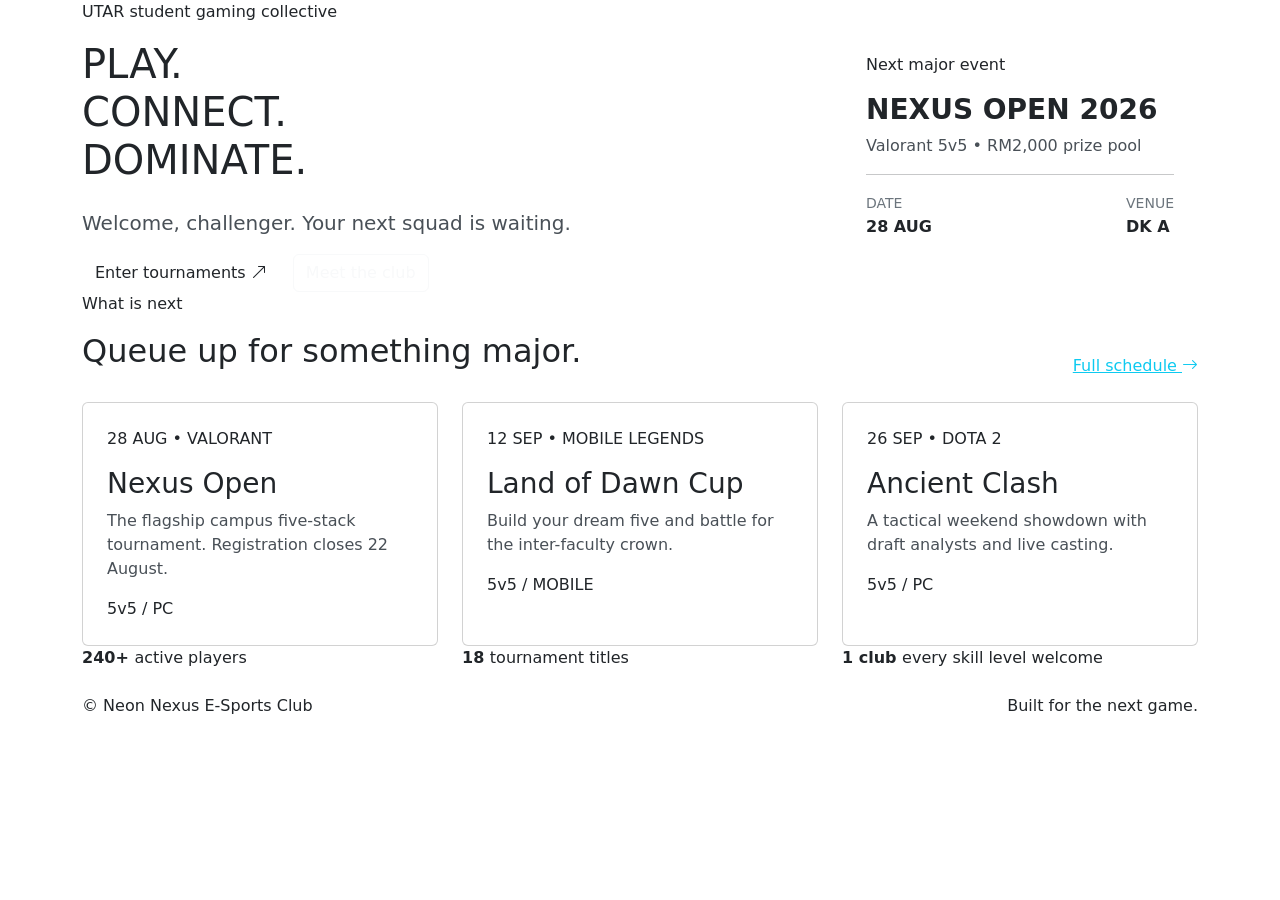
==== index.html @ f3488690 "Add E-Sports Club website pages" ====
<!doctype html>
<html lang="en">
  <head>
    <meta charset="utf-8">
    <meta name="viewport" content="width=device-width,initial-scale=1">
    <title>
      NEON NEXUS | E-Sports Club
    </title>
    <link href="https://fonts.googleapis.com/css2?family=Space+Grotesk:wght@400;500;600;700;800&display=swap" rel="stylesheet">
    <link href="https://cdn.jsdelivr.net/npm/bootstrap@5.3.3/dist/css/bootstrap.min.css" rel="stylesheet">
    <link href="https://cdn.jsdelivr.net/npm/bootstrap-icons@1.11.3/font/bootstrap-icons.min.css" rel="stylesheet">
    <link href="assets/css/style.css" rel="stylesheet">
  </head>
  <body>
    <!-- Shared navigation links to all eight website pages. -->
    <nav class="navbar navbar-expand-lg navbar-dark fixed-top">
      <div class="container">
        <a class="navbar-brand" href="index.html">
          <span class="brand-mark">
            //
          </span>
          NEON NEXUS
        </a>
        <button class="navbar-toggler" data-bs-toggle="collapse" data-bs-target="#nav">
          <span class="navbar-toggler-icon">
          </span>
        </button>
        <div class="collapse navbar-collapse" id="nav">
          <ul class="navbar-nav ms-auto gap-lg-2">
            <li class="nav-item">
              <a class="nav-link" href="index.html">
                Home
              </a>
            </li>
            <li>
              <a class="nav-link" href="about.html">
                About
              </a>
            </li>
            <li>
              <a class="nav-link" href="tournaments.html">
                Tournaments
              </a>
            </li>
            <li>
              <a class="nav-link" href="rankings.html">
                Rankings
              </a>
            </li>
            <li>
              <a class="nav-link" href="players.html">
                Players
              </a>
            </li>
            <li>
              <a class="nav-link" href="gallery.html">
                Gallery
              </a>
            </li>
            <li>
              <a class="nav-link" href="community.html">
                Community
              </a>
            </li>
            <li>
              <a class="nav-link" href="contact.html">
                Contact
              </a>
            </li>
          </ul>
        </div>
      </div>
    </nav>
    <header class="hero">
      <!-- Home hero banner and call-to-action buttons. -->
      <div class="container">
        <div class="row align-items-center">
          <div class="col-lg-8">
            <p class="eyebrow">
              UTAR student gaming collective
            </p>
            <h1 class="display-title">
              PLAY.
              <br>
              <span class="gradient-text">
                CONNECT.
              </span>
              <br>
              DOMINATE.
            </h1>
            <p id="visitorGreeting" class="lead text-light-emphasis col-lg-8 mt-4">
              Welcome, challenger. Your next squad is waiting.
            </p>
            <a class="btn btn-neon me-2" href="tournaments.html">
              Enter tournaments
              <i class="bi bi-arrow-up-right">
              </i>
            </a>
            <a class="btn btn-outline-light" href="about.html">
              Meet the club
            </a>
          </div>
          <div class="col-lg-4 mt-5 mt-lg-0">
            <div class="panel p-4">
              <p class="eyebrow mb-3">
                Next major event
              </p>
              <h2 class="h3 fw-bold">
                NEXUS OPEN 2026
              </h2>
              <p class="text-light-emphasis">
                Valorant 5v5 • RM2,000 prize pool
              </p>
              <hr>
              <div class="d-flex justify-content-between">
                <div>
                  <small class="text-secondary">
                    DATE
                  </small>
                  <strong class="d-block">
                    28 AUG
                  </strong>
                </div>
                <div>
                  <small class="text-secondary">
                    VENUE
                  </small>
                  <strong class="d-block">
                    DK A
                  </strong>
                </div>
              </div>
            </div>
          </div>
        </div>
      </div>
    </header>
    <main>
      <!-- Upcoming events and club statistics. -->
      <section class="section">
        <div class="container">
          <div class="row align-items-end mb-4">
            <div class="col-md-7">
              <p class="eyebrow">
                What is next
              </p>
              <h2 class="section-title">
                Queue up for something major.
              </h2>
            </div>
            <div class="col-md-5 text-md-end">
              <a class="text-info" href="tournaments.html">
                Full schedule
                <i class="bi bi-arrow-right">
                </i>
              </a>
            </div>
          </div>
          <div class="row g-4">
            <div class="col-md-4">
              <article class="card h-100 p-4">
                <span class="event-date">
                  28 AUG • VALORANT
                </span>
                <h3 class="mt-3">
                  Nexus Open
                </h3>
                <p class="text-light-emphasis">
                  The flagship campus five-stack tournament. Registration closes 22 August.
                </p>
                <span class="tag">
                  5v5 / PC
                </span>
              </article>
            </div>
            <div class="col-md-4">
              <article class="card h-100 p-4">
                <span class="event-date">
                  12 SEP • MOBILE LEGENDS
                </span>
                <h3 class="mt-3">
                  Land of Dawn Cup
                </h3>
                <p class="text-light-emphasis">
                  Build your dream five and battle for the inter-faculty crown.
                </p>
                <span class="tag">
                  5v5 / MOBILE
                </span>
              </article>
            </div>
            <div class="col-md-4">
              <article class="card h-100 p-4">
                <span class="event-date">
                  26 SEP • DOTA 2
                </span>
                <h3 class="mt-3">
                  Ancient Clash
                </h3>
                <p class="text-light-emphasis">
                  A tactical weekend showdown with draft analysts and live casting.
                </p>
                <span class="tag">
                  5v5 / PC
                </span>
              </article>
            </div>
          </div>
        </div>
      </section>
      <section class="section section-dark">
        <div class="container">
          <div class="row g-4">
            <div class="col-md-4">
              <div class="stat">
                <strong>
                  240+
                </strong>
                <span>
                  active players
                </span>
              </div>
            </div>
            <div class="col-md-4">
              <div class="stat">
                <strong>
                  18
                </strong>
                <span>
                  tournament titles
                </span>
              </div>
            </div>
            <div class="col-md-4">
              <div class="stat">
                <strong>
                  1 club
                </strong>
                <span>
                  every skill level welcome
                </span>
              </div>
            </div>
          </div>
        </div>
      </section>
    </main>
    <footer class="footer py-4">
      <div class="container d-flex flex-wrap justify-content-between gap-2">
        <span>
          ©
          <span id="year">
          </span>
          Neon Nexus E-Sports Club
        </span>
        <span>
          Built for the next game.
        </span>
      </div>
    </footer>
    <div class="toast-container position-fixed bottom-0 end-0 p-3">
      <div id="siteToast" class="toast">
        <div class="toast-body">
        </div>
      </div>
    </div>
    <!-- Cookie feature: asks for a name once and welcomes returning visitors. -->
    <script src="https://code.jquery.com/jquery-3.7.1.min.js"></script><script src="https://cdn.jsdelivr.net/npm/bootstrap@5.3.3/dist/js/bootstrap.bundle.min.js"></script><script src="assets/js/main.js"></script><script>$(function(){const last=getCookie('neonNexusVisitor');const hour=new Date().getHours();const time=hour<12?'morning':hour<18?'afternoon':'evening';$('#visitorGreeting').text(last?`Welcome back, ${decodeURIComponent(last)}. Ready for another win?`:`Good ${time}, challenger. Your next squad is waiting.`);if(!last){setTimeout(()=>{const name=prompt('Welcome to Neon Nexus! What should we call you?');if(name&&name.trim()){setCookie('neonNexusVisitor',name.trim(),60);$('#visitorGreeting').text(`Welcome, ${name.trim()}. Ready to play?`);}},700);}});</script>
  </body>
</html>
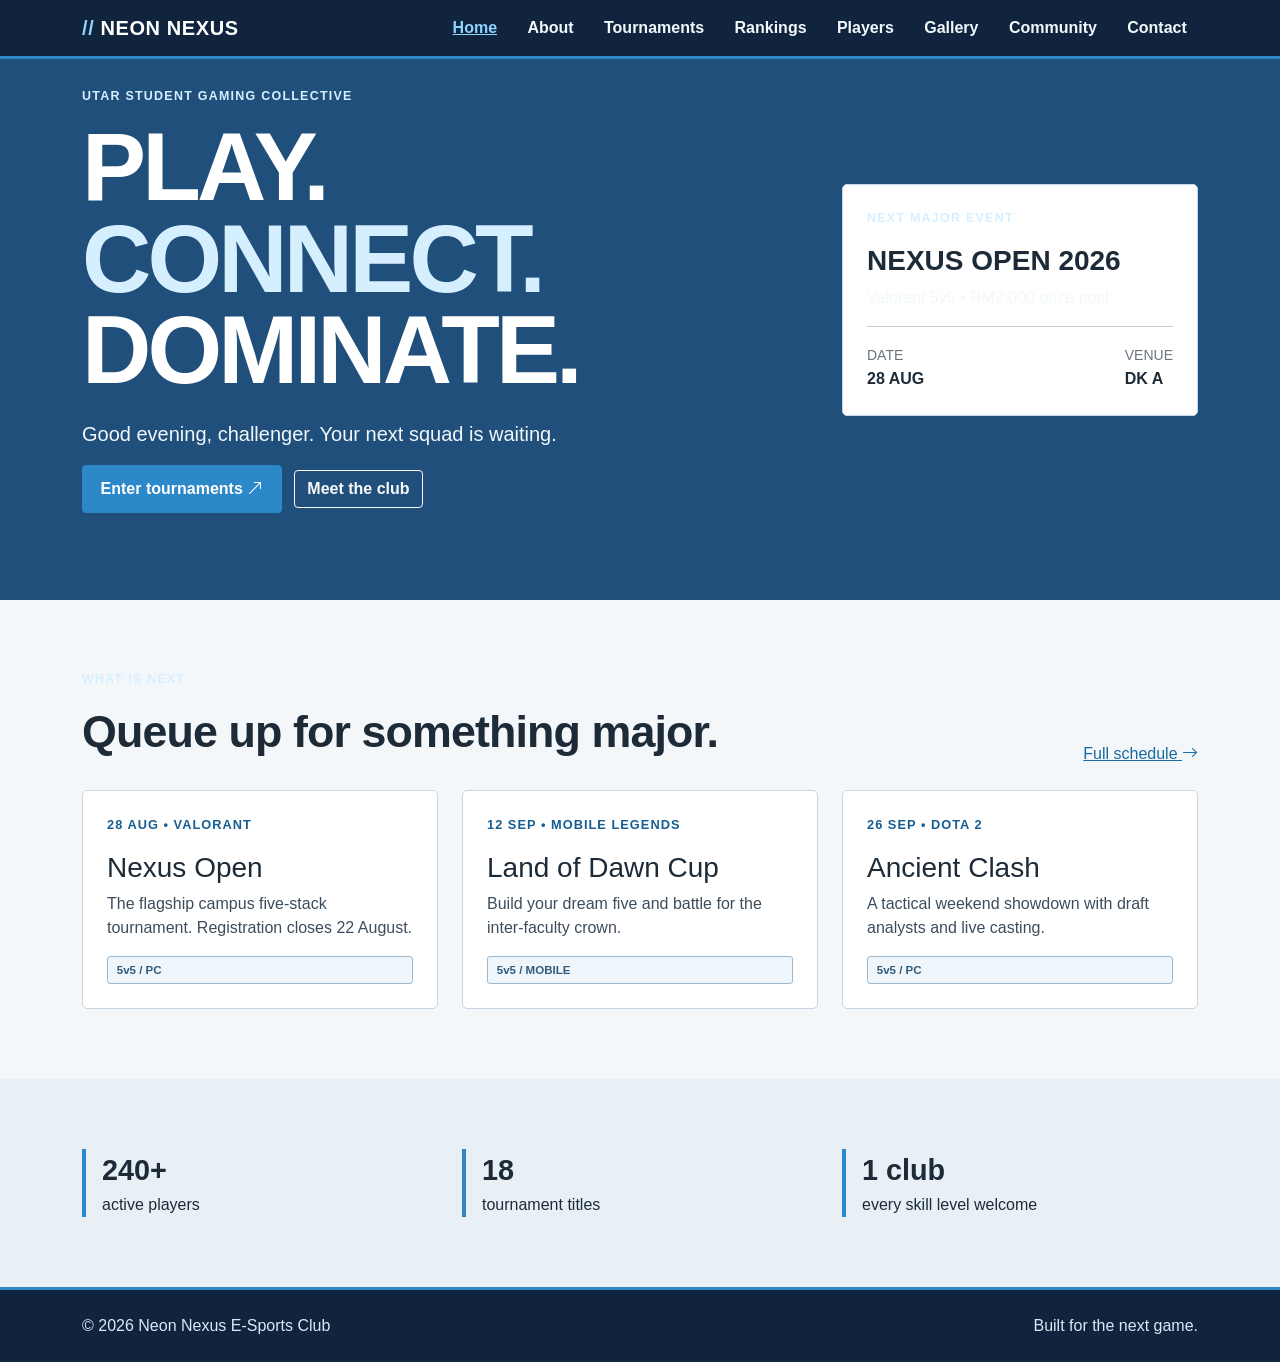
==== commit 0f9705b5: "test" ====
--- a/index.html
+++ b/index.html
@@ -4,15 +4,15 @@
     <meta charset="utf-8">
     <meta name="viewport" content="width=device-width,initial-scale=1">
     <title>
-      NEON NEXUS | E-Sports Club
+      NEON NEXUS | E-Sports Club |
     </title>
     <link href="https://fonts.googleapis.com/css2?family=Space+Grotesk:wght@400;500;600;700;800&display=swap" rel="stylesheet">
     <link href="https://cdn.jsdelivr.net/npm/bootstrap@5.3.3/dist/css/bootstrap.min.css" rel="stylesheet">
     <link href="https://cdn.jsdelivr.net/npm/bootstrap-icons@1.11.3/font/bootstrap-icons.min.css" rel="stylesheet">
     <link href="assets/css/style.css" rel="stylesheet">
   </head>
-  <body>
-    <!-- Shared navigation links to all eight website pages. -->
+  <body>
+    <!-- Shared navigation links to all eight website pages. -->
     <nav class="navbar navbar-expand-lg navbar-dark fixed-top">
       <div class="container">
         <a class="navbar-brand" href="index.html">
@@ -71,8 +71,8 @@
         </div>
       </div>
     </nav>
-    <header class="hero">
-      <!-- Home hero banner and call-to-action buttons. -->
+    <header class="hero">
+      <!-- Home hero banner and call-to-action buttons. -->
       <div class="container">
         <div class="row align-items-center">
           <div class="col-lg-8">
@@ -135,8 +135,8 @@
         </div>
       </div>
     </header>
-    <main>
-      <!-- Upcoming events and club statistics. -->
+    <main>
+      <!-- Upcoming events and club statistics. -->
       <section class="section">
         <div class="container">
           <div class="row align-items-end mb-4">
@@ -264,7 +264,7 @@
         </div>
       </div>
     </div>
-    <!-- Cookie feature: asks for a name once and welcomes returning visitors. -->
-    <script src="https://code.jquery.com/jquery-3.7.1.min.js"></script><script src="https://cdn.jsdelivr.net/npm/bootstrap@5.3.3/dist/js/bootstrap.bundle.min.js"></script><script src="assets/js/main.js"></script><script>$(function(){const last=getCookie('neonNexusVisitor');const hour=new Date().getHours();const time=hour<12?'morning':hour<18?'afternoon':'evening';$('#visitorGreeting').text(last?`Welcome back, ${decodeURIComponent(last)}. Ready for another win?`:`Good ${time}, challenger. Your next squad is waiting.`);if(!last){setTimeout(()=>{const name=prompt('Welcome to Neon Nexus! What should we call you?');if(name&&name.trim()){setCookie('neonNexusVisitor',name.trim(),60);$('#visitorGreeting').text(`Welcome, ${name.trim()}. Ready to play?`);}},700);}});</script>
+    <!-- Cookie feature: asks for a name once and welcomes returning visitors. -->
+    <script src="https://code.jquery.com/jquery-3.7.1.min.js"></script><script src="https://cdn.jsdelivr.net/npm/bootstrap@5.3.3/dist/js/bootstrap.bundle.min.js"></script><script src="assets/js/main.js"></script><script>$(function(){const last=getCookie('neonNexusVisitor');const hour=new Date().getHours();const time=hour<12?'morning':hour<18?'afternoon':'evening';$('#visitorGreeting').text(last?`Welcome back, ${decodeURIComponent(last)}. Ready for another win?`:`Good ${time}, challenger. Your next squad is waiting.`);if(!last){setTimeout(()=>{const name=prompt('Welcome to Neon Nexus! What should we call you?');if(name&&name.trim()){setCookie('neonNexusVisitor',name.trim(),60);$('#visitorGreeting').text(`Welcome, ${name.trim()}. Ready to play?`);}},700);}});</script>
   </body>
 </html>
--- a/assets/css/style.css
+++ b/assets/css/style.css
@@ -0,0 +1,57 @@
+/* Simple shared colours. Change these values to restyle the full website. */
+:root { --navy:#10243e; --blue:#1f4f7a; --light-blue:#dcecf8; --accent:#2d88c9; --white:#ffffff; --line:#c7d6e5; --text:#1d2b38; }
+* { box-sizing:border-box; }
+body { background:#f4f7fa; color:var(--text); font-family:Arial,Helvetica,sans-serif; }
+
+/* Readable text colours: dark text on white panels, light text only on blue areas. */
+main .text-light-emphasis,.card .text-light-emphasis,.panel .text-light-emphasis { color:#3d4d5c!important; }
+main .text-info,.card .text-info,.panel .text-info { color:#176b9f!important; }
+.hero .text-light-emphasis,.page-header .text-light-emphasis,.footer .text-light-emphasis { color:#f1f7fb!important; }
+.hero .text-info,.page-header .text-info { color:#d7f1ff!important; }
+
+/* Navigation bar shown on every page. */
+.navbar { background:var(--navy); border-bottom:3px solid var(--accent); }
+.navbar-brand { font-weight:700; letter-spacing:.03em; } .brand-mark { color:#8fd3ff; }
+.nav-link { color:#f2f8fc!important; font-weight:600; padding-left:.7rem!important; padding-right:.7rem!important; }
+.nav-link:hover,.nav-link.active { color:#8fd3ff!important; text-decoration:underline; }
+
+/* Home banner and page headers use solid colours only. */
+.hero { min-height:600px; display:grid; place-items:center; background:var(--blue); color:var(--white); }
+.hero .container { padding-top:80px; padding-bottom:80px; } .hero:after { display:none; }
+.eyebrow { color:#d6efff; letter-spacing:.1em; font-size:.78rem; font-weight:700; text-transform:uppercase; }
+.display-title { font-size:clamp(3rem,8vw,6rem); line-height:.95; font-weight:700; letter-spacing:-.04em; }
+.gradient-text { color:#d6efff; }
+.page-header { padding:135px 0 60px; background:var(--blue); color:var(--white); border-bottom:4px solid var(--accent); }
+.page-header h1 { font-size:clamp(2.7rem,6vw,4.5rem); font-weight:700; letter-spacing:-.04em; }
+
+/* Simple buttons, cards and sections. */
+.btn-neon { color:var(--white); background:var(--accent); border:1px solid var(--accent); border-radius:4px; font-weight:700; padding:.7rem 1.1rem; box-shadow:none; }
+.btn-neon:hover { color:var(--white); background:#236eaa; border-color:#236eaa; transform:none; }
+.btn-outline-light { border-radius:4px; font-weight:700; }
+.section { padding:70px 0; } .section-dark { background:#e8f0f6; } .section-title { font-weight:700; letter-spacing:-.02em; font-size:clamp(2rem,4vw,2.8rem); }
+.card,.panel { border:1px solid var(--line); background:var(--white); color:var(--text); border-radius:5px; box-shadow:none; }
+.card:hover { border-color:var(--accent); transform:none; transition:none; }
+.event-date { color:#175e91; font-size:.8rem; letter-spacing:.08em; font-weight:700; }
+.tag { display:inline-block; padding:.28rem .55rem; border:1px solid #9cb9cf; color:#315b7b; background:#eef6fb; font-size:.72rem; font-weight:700; border-radius:3px; }
+.stat { border-left:4px solid var(--accent); padding-left:1rem; } .stat strong { display:block; font-size:1.8rem; }
+
+/* Forms, tables and profiles. */
+.icon-box { width:52px;height:52px;display:grid;place-items:center;background:#e2f1fb;color:#246d9f;font-size:1.4rem;border-radius:4px; }
+.portrait { aspect-ratio:1/1; width:100%; object-fit:cover; filter:none; }
+.avatar { width:58px;height:58px;border-radius:50%;object-fit:cover;border:2px solid var(--accent); }
+.table { --bs-table-bg:transparent; --bs-table-color:var(--text); --bs-table-border-color:var(--line); } .table th { color:#245b85; text-transform:uppercase;font-size:.72rem;letter-spacing:.06em; }
+.form-control,.form-select { background:var(--white);color:var(--text);border-color:#9db6c9;border-radius:4px;padding:.7rem; }
+.form-control:focus,.form-select:focus { background:var(--white);color:var(--text);border-color:var(--accent);box-shadow:0 0 0 .15rem rgba(45,136,201,.18); }
+.form-control::placeholder { color:#5f7080; }
+.accordion { --bs-accordion-bg:#ffffff; --bs-accordion-color:var(--text); --bs-accordion-border-color:var(--line); --bs-accordion-btn-color:var(--text); --bs-accordion-btn-bg:#ffffff; --bs-accordion-active-bg:#e4f1fa; --bs-accordion-active-color:#1e5d8b; --bs-accordion-btn-focus-box-shadow:none; }
+.filter-btn.active { background:var(--accent); color:var(--white); } .player-card { overflow:hidden; } .player-role { color:#286896;font-weight:700; }
+
+/* Gallery, score feed, social posts and footer. */
+.gallery-item { position:relative; overflow:hidden; cursor:zoom-in; border:1px solid var(--line); border-radius:4px; } .gallery-item img { width:100%;height:260px;object-fit:cover;transition:none; } .gallery-item:hover img { transform:none; } .gallery-item:after { content:"View highlight"; position:absolute;inset:auto 0 0;padding:.75rem;background:rgba(16,36,62,.88);color:#fff;font-weight:700;opacity:0;transition:.2s; } .gallery-item:hover:after{opacity:1;}
+.lightbox { position:fixed;inset:0;z-index:2000;background:rgba(16,36,62,.9);display:none;place-items:center;padding:2rem;cursor:zoom-out; } .lightbox img { max-width:min(100%,1000px);max-height:85vh;box-shadow:none;border:4px solid #fff; }
+.score { font-size:1.4rem;font-weight:700; } .score-card { border-left:4px solid var(--accent); background:#f6fbff; }
+.social-post { border-left:4px solid var(--accent); background:#f6fbff; } .footer { background:var(--navy);border-top:3px solid var(--accent);color:#d9e9f5; }
+.toast { background:var(--white);color:var(--text);border:1px solid var(--accent); } .video-wrap iframe { width:100%;aspect-ratio:16/9;border:0; }
+
+/* Smaller spacing on phones and tablets. */
+@media (max-width:991px) { .navbar-collapse { padding:1rem 0; } .hero { min-height:530px; } .section { padding:55px 0; } }
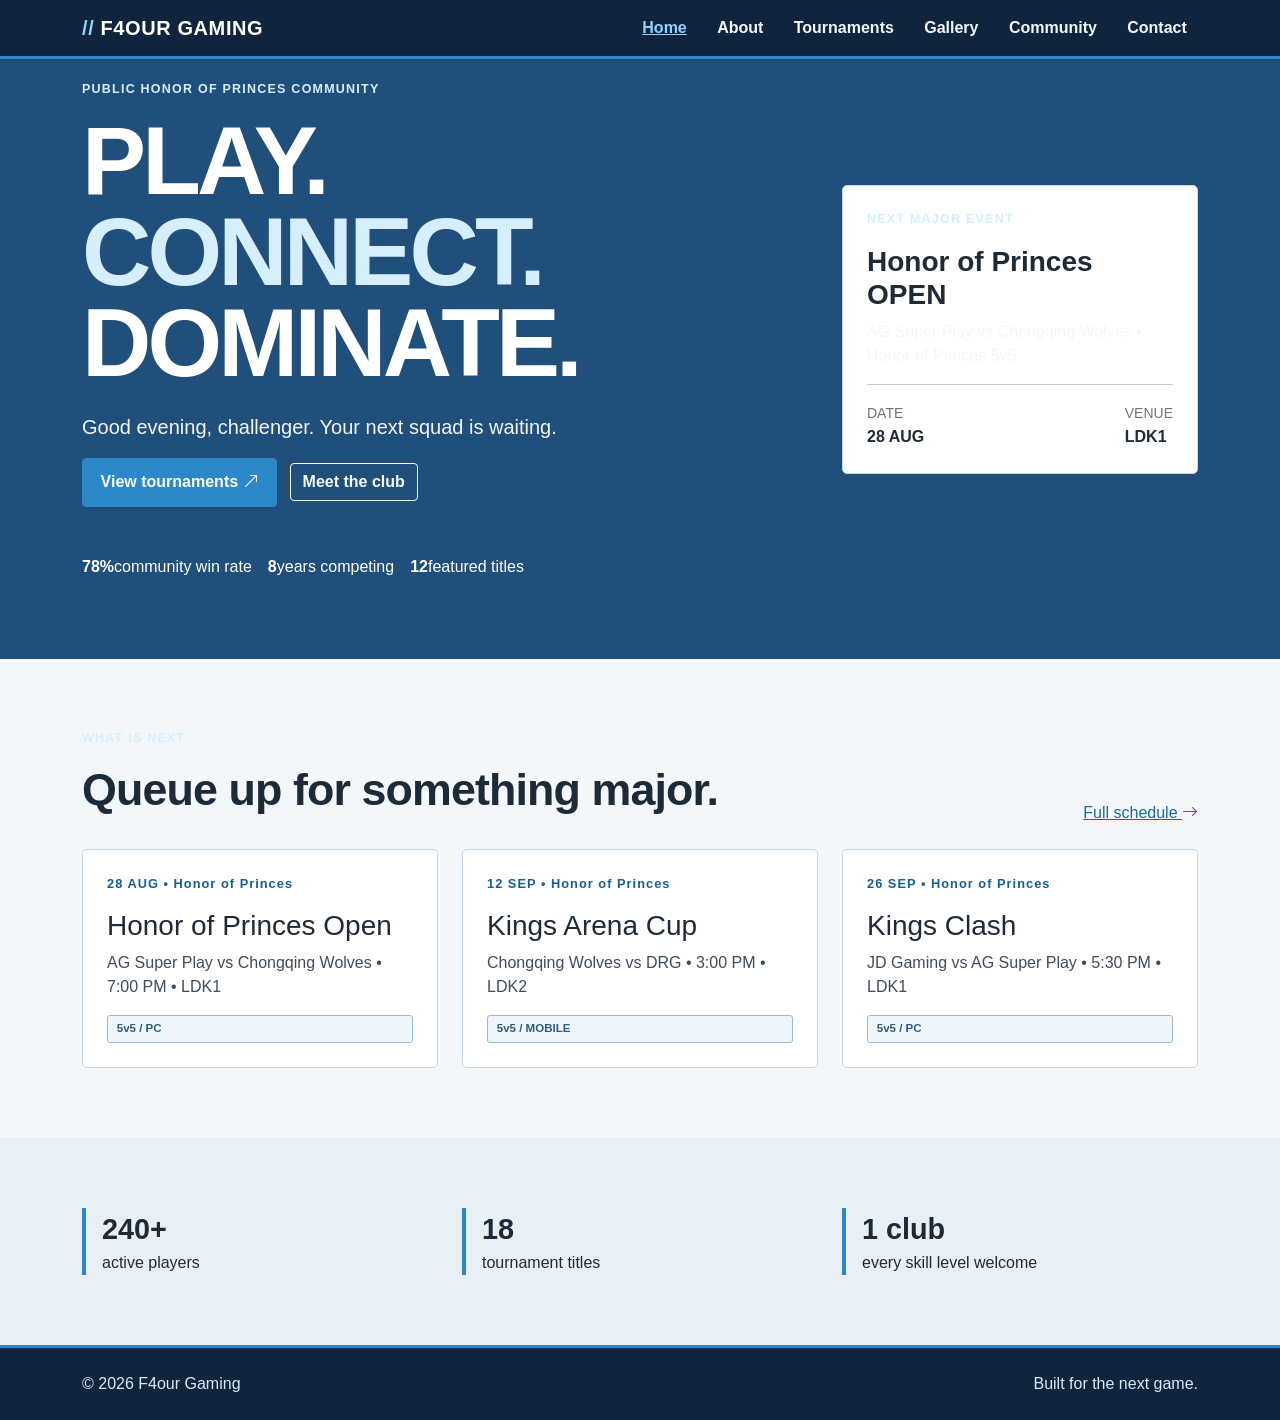
==== commit 099ee5ef: "Update index.html for F4our Gaming" ====
--- a/index.html
+++ b/index.html
@@ -4,22 +4,22 @@
     <meta charset="utf-8">
     <meta name="viewport" content="width=device-width,initial-scale=1">
     <title>
-      NEON NEXUS | E-Sports Club |
+      F4OUR GAMING | Gaming Community
     </title>
     <link href="https://fonts.googleapis.com/css2?family=Space+Grotesk:wght@400;500;600;700;800&display=swap" rel="stylesheet">
     <link href="https://cdn.jsdelivr.net/npm/bootstrap@5.3.3/dist/css/bootstrap.min.css" rel="stylesheet">
     <link href="https://cdn.jsdelivr.net/npm/bootstrap-icons@1.11.3/font/bootstrap-icons.min.css" rel="stylesheet">
     <link href="assets/css/style.css" rel="stylesheet">
   </head>
-  <body>
-    <!-- Shared navigation links to all eight website pages. -->
+  <body>
+    <!-- Shared navigation links to all eight website pages. -->
     <nav class="navbar navbar-expand-lg navbar-dark fixed-top">
       <div class="container">
         <a class="navbar-brand" href="index.html">
           <span class="brand-mark">
             //
           </span>
-          NEON NEXUS
+          F4OUR GAMING
         </a>
         <button class="navbar-toggler" data-bs-toggle="collapse" data-bs-target="#nav">
           <span class="navbar-toggler-icon">
@@ -43,16 +43,6 @@
               </a>
             </li>
             <li>
-              <a class="nav-link" href="rankings.html">
-                Rankings
-              </a>
-            </li>
-            <li>
-              <a class="nav-link" href="players.html">
-                Players
-              </a>
-            </li>
-            <li>
               <a class="nav-link" href="gallery.html">
                 Gallery
               </a>
@@ -71,13 +61,13 @@
         </div>
       </div>
     </nav>
-    <header class="hero">
-      <!-- Home hero banner and call-to-action buttons. -->
+    <header class="hero">
+      <!-- Home hero banner and call-to-action buttons. -->
       <div class="container">
         <div class="row align-items-center">
           <div class="col-lg-8">
             <p class="eyebrow">
-              UTAR student gaming collective
+              Public Honor of Princes community
             </p>
             <h1 class="display-title">
               PLAY.
@@ -92,13 +82,19 @@
               Welcome, challenger. Your next squad is waiting.
             </p>
             <a class="btn btn-neon me-2" href="tournaments.html">
-              Enter tournaments
+              View tournaments
               <i class="bi bi-arrow-up-right">
               </i>
             </a>
-            <a class="btn btn-outline-light" href="about.html">
-              Meet the club
-            </a>
+            <a class="btn btn-outline-light" href="about.html">
+              Meet the club
+            </a>
+            <!-- Public-facing Honor of Princes community statistics. -->
+            <div class="d-flex flex-wrap gap-3 mt-5">
+              <div class="hero-stat"><strong>78%</strong><span>community win rate</span></div>
+              <div class="hero-stat"><strong>8</strong><span>years competing</span></div>
+              <div class="hero-stat"><strong>12</strong><span>featured titles</span></div>
+            </div>
           </div>
           <div class="col-lg-4 mt-5 mt-lg-0">
             <div class="panel p-4">
@@ -106,10 +102,10 @@
                 Next major event
               </p>
               <h2 class="h3 fw-bold">
-                NEXUS OPEN 2026
+                Honor of Princes OPEN
               </h2>
               <p class="text-light-emphasis">
-                Valorant 5v5 • RM2,000 prize pool
+                AG Super Play vs Chongqing Wolves • Honor of Princes 5v5
               </p>
               <hr>
               <div class="d-flex justify-content-between">
@@ -126,7 +122,7 @@
                     VENUE
                   </small>
                   <strong class="d-block">
-                    DK A
+                    LDK1
                   </strong>
                 </div>
               </div>
@@ -135,8 +131,8 @@
         </div>
       </div>
     </header>
-    <main>
-      <!-- Upcoming events and club statistics. -->
+    <main>
+      <!-- Upcoming events and club statistics. -->
       <section class="section">
         <div class="container">
           <div class="row align-items-end mb-4">
@@ -160,13 +156,13 @@
             <div class="col-md-4">
               <article class="card h-100 p-4">
                 <span class="event-date">
-                  28 AUG • VALORANT
+                  28 AUG • Honor of Princes
                 </span>
                 <h3 class="mt-3">
-                  Nexus Open
+                  Honor of Princes Open
                 </h3>
                 <p class="text-light-emphasis">
-                  The flagship campus five-stack tournament. Registration closes 22 August.
+                  AG Super Play vs Chongqing Wolves • 7:00 PM • LDK1
                 </p>
                 <span class="tag">
                   5v5 / PC
@@ -176,13 +172,13 @@
             <div class="col-md-4">
               <article class="card h-100 p-4">
                 <span class="event-date">
-                  12 SEP • MOBILE LEGENDS
+                  12 SEP • Honor of Princes
                 </span>
                 <h3 class="mt-3">
-                  Land of Dawn Cup
+                  Kings Arena Cup
                 </h3>
                 <p class="text-light-emphasis">
-                  Build your dream five and battle for the inter-faculty crown.
+                  Chongqing Wolves vs DRG • 3:00 PM • LDK2
                 </p>
                 <span class="tag">
                   5v5 / MOBILE
@@ -192,13 +188,13 @@
             <div class="col-md-4">
               <article class="card h-100 p-4">
                 <span class="event-date">
-                  26 SEP • DOTA 2
+                  26 SEP • Honor of Princes
                 </span>
                 <h3 class="mt-3">
-                  Ancient Clash
+                  Kings Clash
                 </h3>
                 <p class="text-light-emphasis">
-                  A tactical weekend showdown with draft analysts and live casting.
+                  JD Gaming vs AG Super Play • 5:30 PM • LDK1
                 </p>
                 <span class="tag">
                   5v5 / PC
@@ -251,7 +247,7 @@
           ©
           <span id="year">
           </span>
-          Neon Nexus E-Sports Club
+          F4our Gaming
         </span>
         <span>
           Built for the next game.
@@ -264,7 +260,12 @@
         </div>
       </div>
     </div>
-    <!-- Cookie feature: asks for a name once and welcomes returning visitors. -->
-    <script src="https://code.jquery.com/jquery-3.7.1.min.js"></script><script src="https://cdn.jsdelivr.net/npm/bootstrap@5.3.3/dist/js/bootstrap.bundle.min.js"></script><script src="assets/js/main.js"></script><script>$(function(){const last=getCookie('neonNexusVisitor');const hour=new Date().getHours();const time=hour<12?'morning':hour<18?'afternoon':'evening';$('#visitorGreeting').text(last?`Welcome back, ${decodeURIComponent(last)}. Ready for another win?`:`Good ${time}, challenger. Your next squad is waiting.`);if(!last){setTimeout(()=>{const name=prompt('Welcome to Neon Nexus! What should we call you?');if(name&&name.trim()){setCookie('neonNexusVisitor',name.trim(),60);$('#visitorGreeting').text(`Welcome, ${name.trim()}. Ready to play?`);}},700);}});</script>
+    <!-- Cookie feature: asks for a name once and welcomes returning visitors. -->
+    <script src="https://code.jquery.com/jquery-3.7.1.min.js"></script><script src="https://cdn.jsdelivr.net/npm/bootstrap@5.3.3/dist/js/bootstrap.bundle.min.js"></script><script src="assets/js/main.js"></script><script>$(function(){const last=getCookie('neonNexusVisitor');const hour=new Date().getHours();const time=hour<12?'morning':hour<18?'afternoon':'evening';$('#visitorGreeting').text(last?`Welcome back, ${decodeURIComponent(last)}. Ready for another win?`:`Good ${time}, challenger. Your next squad is waiting.`);if(!last){setTimeout(()=>{const name=prompt('Welcome to F4our Gaming! What should we call you?');if(name&&name.trim()){setCookie('neonNexusVisitor',name.trim(),60);$('#visitorGreeting').text(`Welcome, ${name.trim()}. Ready to play?`);}},700);}});</script>
   </body>
 </html>
+
+
+
+
+
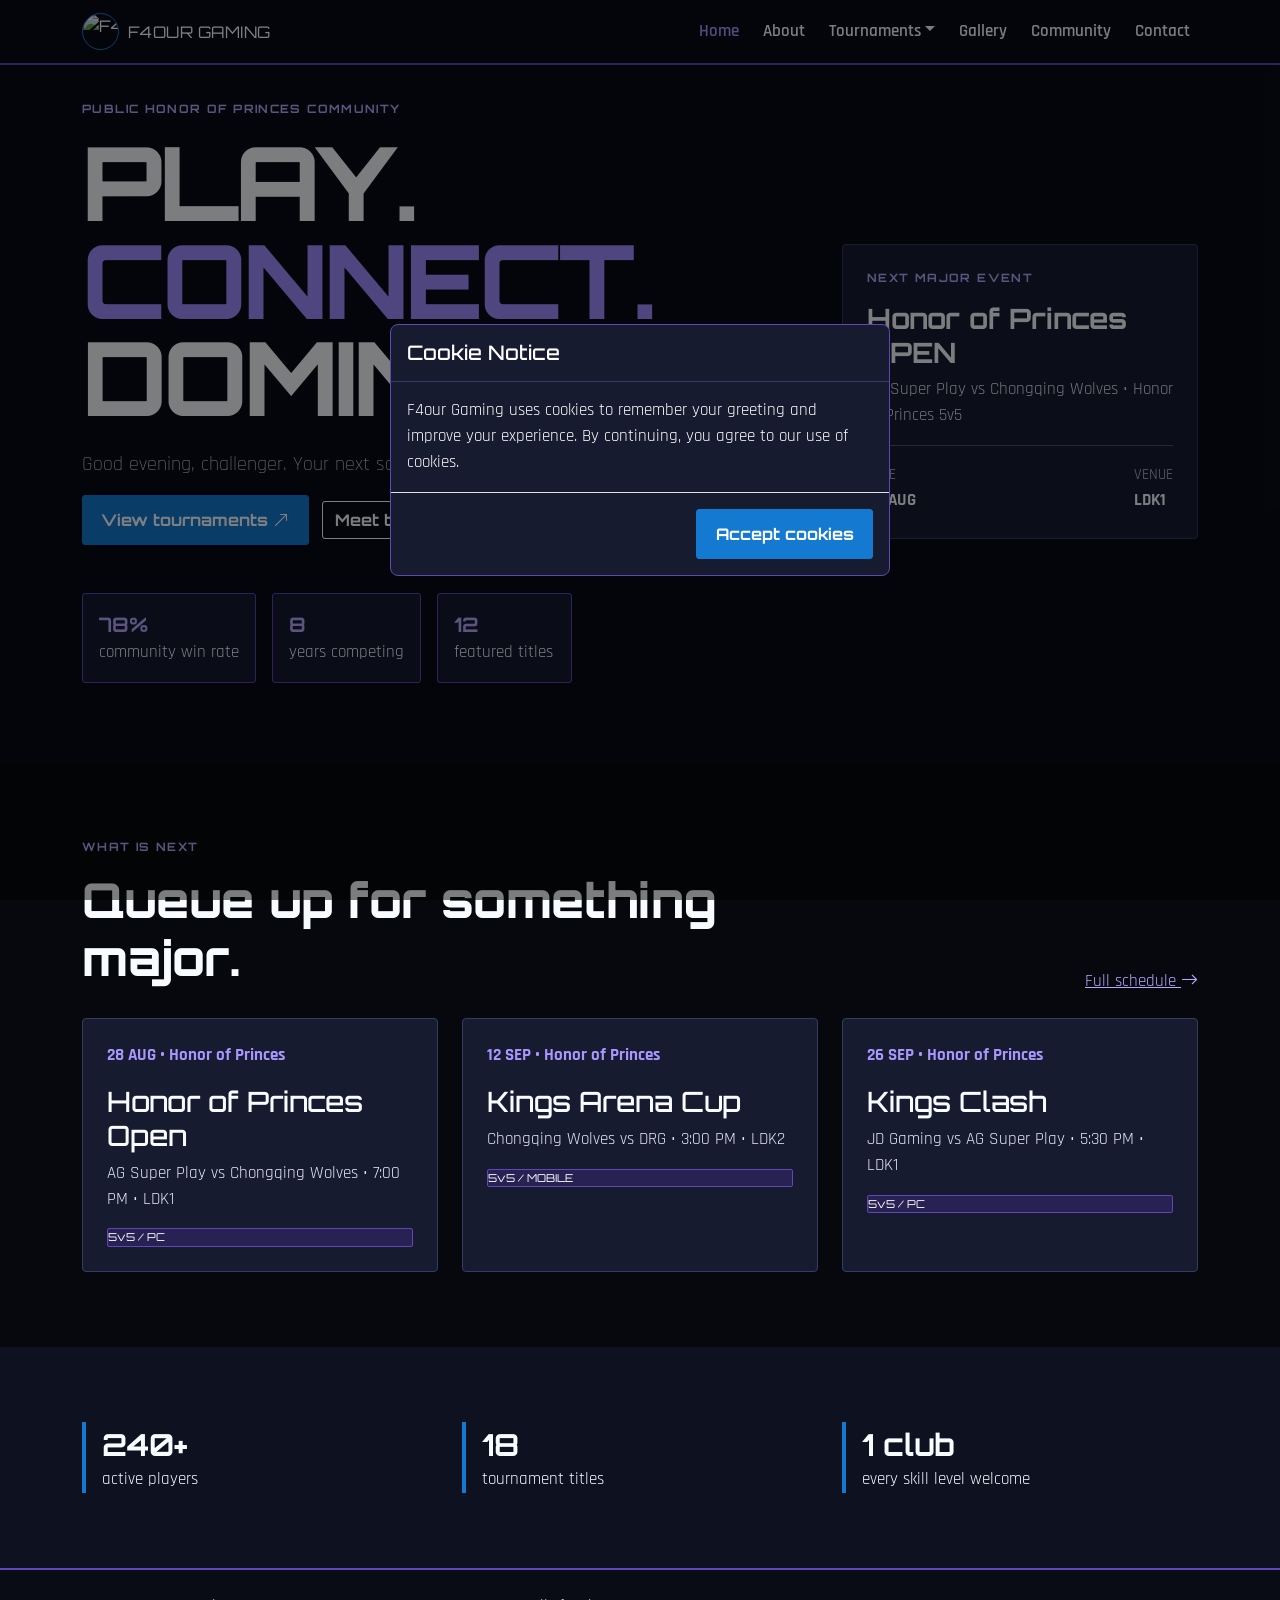
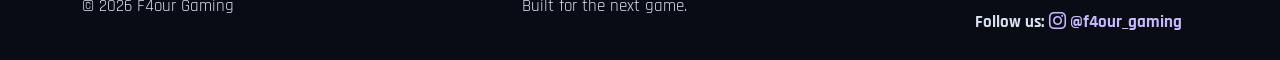
==== commit 5c330f33: "Add files via upload" ====
--- a/index.html
+++ b/index.html
@@ -154,7 +154,8 @@
           </div>
           <div class="row g-4">
             <div class="col-md-4">
-              <article class="card h-100 p-4">
+              <!-- event-card keeps every event detail and 5v5 label aligned. -->
+              <article class="card event-card h-100 p-4">
                 <span class="event-date">
                   28 AUG • Honor of Princes
                 </span>
@@ -170,7 +171,7 @@
               </article>
             </div>
             <div class="col-md-4">
-              <article class="card h-100 p-4">
+              <article class="card event-card h-100 p-4">
                 <span class="event-date">
                   12 SEP • Honor of Princes
                 </span>
@@ -186,7 +187,7 @@
               </article>
             </div>
             <div class="col-md-4">
-              <article class="card h-100 p-4">
+              <article class="card event-card h-100 p-4">
                 <span class="event-date">
                   26 SEP • Honor of Princes
                 </span>
@@ -268,4 +269,3 @@
 
 
 
-
--- a/assets/css/style.css
+++ b/assets/css/style.css
@@ -1,57 +1,54 @@
-/* Simple shared colours. Change these values to restyle the full website. */
-:root { --navy:#10243e; --blue:#1f4f7a; --light-blue:#dcecf8; --accent:#2d88c9; --white:#ffffff; --line:#c7d6e5; --text:#1d2b38; }
+@import url('https://fonts.googleapis.com/css2?family=Orbitron:wght@500;600;700;800&family=Rajdhani:wght@400;500;600;700&display=swap');
+
+/* F4our Gaming uses only solid blue, purple and black colours. */
+:root { --black:#07080d; --navy:#10152b; --blue:#1479d1; --purple:#6046b8; --panel:#171b30; --line:#353b63; --white:#f8fbff; --muted:#c0c8dc; }
 * { box-sizing:border-box; }
-body { background:#f4f7fa; color:var(--text); font-family:Arial,Helvetica,sans-serif; }
+body { background:var(--black); color:var(--white); font-family:'Rajdhani',Arial,sans-serif; font-size:1.08rem; }
+h1,h2,h3,h4,h5,.navbar-brand,.btn,.eyebrow,.tag { font-family:'Orbitron',Arial,sans-serif; }
 
-/* Readable text colours: dark text on white panels, light text only on blue areas. */
-main .text-light-emphasis,.card .text-light-emphasis,.panel .text-light-emphasis { color:#3d4d5c!important; }
-main .text-info,.card .text-info,.panel .text-info { color:#176b9f!important; }
-.hero .text-light-emphasis,.page-header .text-light-emphasis,.footer .text-light-emphasis { color:#f1f7fb!important; }
-.hero .text-info,.page-header .text-info { color:#d7f1ff!important; }
+/* Fixed navigation with the supplied F4our Gaming logo. */
+.navbar { background:#090b15; border-bottom:2px solid var(--purple); }
+.navbar-brand { display:flex;align-items:center;gap:.55rem;font-size:1rem;letter-spacing:.03em; }
+.brand-logo { width:37px;height:37px;object-fit:cover;border-radius:50%;border:1px solid var(--blue); }
+.brand-mark { color:#8f80ff; }
+.nav-link { color:var(--white)!important; font-weight:600; }
+.nav-link:hover,.nav-link.active,.dropdown-item:hover { color:#a897ff!important; }
+.dropdown-menu { background:#171b30;border:1px solid var(--purple);border-radius:3px; }
+.dropdown-item { color:var(--white);font-family:'Rajdhani',Arial,sans-serif;font-weight:600; }
+.dropdown-item:hover { background:#252a49; }
 
-/* Navigation bar shown on every page. */
-.navbar { background:var(--navy); border-bottom:3px solid var(--accent); }
-.navbar-brand { font-weight:700; letter-spacing:.03em; } .brand-mark { color:#8fd3ff; }
-.nav-link { color:#f2f8fc!important; font-weight:600; padding-left:.7rem!important; padding-right:.7rem!important; }
-.nav-link:hover,.nav-link.active { color:#8fd3ff!important; text-decoration:underline; }
+/* Plain dark esports headers: image plus solid black overlay, no gradients. */
+.hero,.page-header { position:relative;isolation:isolate;background:#10152b;color:var(--white); }
+.hero { min-height:650px; display:grid;place-items:center;background-image:url('../images/hero-gaming.png');background-size:cover;background-position:center; }
+.hero::before { content:'';position:absolute;inset:0;background:rgba(7,8,13,.72);z-index:-1; }
+.hero .container { padding-top:100px;padding-bottom:80px; }
+.page-header { padding:140px 0 65px;background-image:url('../images/hero-gaming.png');background-size:cover;background-position:center; }
+.page-header::before { content:'';position:absolute;inset:0;background:rgba(7,8,13,.78);z-index:-1; }
+.page-header .container { position:relative; }
+.eyebrow { color:#b5a8ff;letter-spacing:.12em;font-size:.72rem;font-weight:700;text-transform:uppercase; }
+.display-title { font-size:clamp(3rem,8vw,6.5rem);line-height:.95;font-weight:800;letter-spacing:-.04em; }
+.gradient-text { color:#9f8cff; }
+.page-header h1 { font-size:clamp(2.5rem,6vw,4.5rem);font-weight:800; }
+.text-light-emphasis { color:#e3e8f5!important; }.text-info { color:#b5a8ff!important; }.text-secondary { color:#c0c8dc!important; }
 
-/* Home banner and page headers use solid colours only. */
-.hero { min-height:600px; display:grid; place-items:center; background:var(--blue); color:var(--white); }
-.hero .container { padding-top:80px; padding-bottom:80px; } .hero:after { display:none; }
-.eyebrow { color:#d6efff; letter-spacing:.1em; font-size:.78rem; font-weight:700; text-transform:uppercase; }
-.display-title { font-size:clamp(3rem,8vw,6rem); line-height:.95; font-weight:700; letter-spacing:-.04em; }
-.gradient-text { color:#d6efff; }
-.page-header { padding:135px 0 60px; background:var(--blue); color:var(--white); border-bottom:4px solid var(--accent); }
-.page-header h1 { font-size:clamp(2.7rem,6vw,4.5rem); font-weight:700; letter-spacing:-.04em; }
+/* Buttons, information panels and statistics. */
+.btn-neon { color:#fff;background:var(--blue);border:1px solid var(--blue);border-radius:3px;font-weight:700;padding:.75rem 1.15rem; }
+.btn-neon:hover { color:#fff;background:#0c5fa9;border-color:#0c5fa9; }
+.btn-outline-light { border-radius:3px;font-weight:700; }.btn-outline-light:hover { background:#fff;color:#10152b; }
+.section { padding:75px 0; }.section-dark { background:#0e1120; }.section-title { font-weight:800;font-size:clamp(2rem,4vw,3rem); }
+.card,.panel { background:var(--panel);border:1px solid var(--line);color:var(--white);border-radius:4px;box-shadow:none; }
+.card:hover { border-color:var(--purple);transform:none; }.event-date,.player-role { color:#a897ff;font-weight:700; }.tag { color:#fff;border:1px solid var(--purple);background:#282153;font-size:.68rem;border-radius:2px; }
+.stat { border-left:4px solid var(--blue);padding-left:1rem; }.stat strong { display:block;font-size:1.9rem;font-family:'Orbitron',Arial,sans-serif; }
+.hero-stat { background:#151a31;border:1px solid var(--purple);padding:1rem;min-width:135px;border-radius:3px; }.hero-stat strong { color:#b5a8ff;font-family:'Orbitron',Arial,sans-serif;font-size:1.25rem;display:block; }
 
-/* Simple buttons, cards and sections. */
-.btn-neon { color:var(--white); background:var(--accent); border:1px solid var(--accent); border-radius:4px; font-weight:700; padding:.7rem 1.1rem; box-shadow:none; }
-.btn-neon:hover { color:var(--white); background:#236eaa; border-color:#236eaa; transform:none; }
-.btn-outline-light { border-radius:4px; font-weight:700; }
-.section { padding:70px 0; } .section-dark { background:#e8f0f6; } .section-title { font-weight:700; letter-spacing:-.02em; font-size:clamp(2rem,4vw,2.8rem); }
-.card,.panel { border:1px solid var(--line); background:var(--white); color:var(--text); border-radius:5px; box-shadow:none; }
-.card:hover { border-color:var(--accent); transform:none; transition:none; }
-.event-date { color:#175e91; font-size:.8rem; letter-spacing:.08em; font-weight:700; }
-.tag { display:inline-block; padding:.28rem .55rem; border:1px solid #9cb9cf; color:#315b7b; background:#eef6fb; font-size:.72rem; font-weight:700; border-radius:3px; }
-.stat { border-left:4px solid var(--accent); padding-left:1rem; } .stat strong { display:block; font-size:1.8rem; }
-
-/* Forms, tables and profiles. */
-.icon-box { width:52px;height:52px;display:grid;place-items:center;background:#e2f1fb;color:#246d9f;font-size:1.4rem;border-radius:4px; }
-.portrait { aspect-ratio:1/1; width:100%; object-fit:cover; filter:none; }
-.avatar { width:58px;height:58px;border-radius:50%;object-fit:cover;border:2px solid var(--accent); }
-.table { --bs-table-bg:transparent; --bs-table-color:var(--text); --bs-table-border-color:var(--line); } .table th { color:#245b85; text-transform:uppercase;font-size:.72rem;letter-spacing:.06em; }
-.form-control,.form-select { background:var(--white);color:var(--text);border-color:#9db6c9;border-radius:4px;padding:.7rem; }
-.form-control:focus,.form-select:focus { background:var(--white);color:var(--text);border-color:var(--accent);box-shadow:0 0 0 .15rem rgba(45,136,201,.18); }
-.form-control::placeholder { color:#5f7080; }
-.accordion { --bs-accordion-bg:#ffffff; --bs-accordion-color:var(--text); --bs-accordion-border-color:var(--line); --bs-accordion-btn-color:var(--text); --bs-accordion-btn-bg:#ffffff; --bs-accordion-active-bg:#e4f1fa; --bs-accordion-active-color:#1e5d8b; --bs-accordion-btn-focus-box-shadow:none; }
-.filter-btn.active { background:var(--accent); color:var(--white); } .player-card { overflow:hidden; } .player-role { color:#286896;font-weight:700; }
-
-/* Gallery, score feed, social posts and footer. */
-.gallery-item { position:relative; overflow:hidden; cursor:zoom-in; border:1px solid var(--line); border-radius:4px; } .gallery-item img { width:100%;height:260px;object-fit:cover;transition:none; } .gallery-item:hover img { transform:none; } .gallery-item:after { content:"View highlight"; position:absolute;inset:auto 0 0;padding:.75rem;background:rgba(16,36,62,.88);color:#fff;font-weight:700;opacity:0;transition:.2s; } .gallery-item:hover:after{opacity:1;}
-.lightbox { position:fixed;inset:0;z-index:2000;background:rgba(16,36,62,.9);display:none;place-items:center;padding:2rem;cursor:zoom-out; } .lightbox img { max-width:min(100%,1000px);max-height:85vh;box-shadow:none;border:4px solid #fff; }
-.score { font-size:1.4rem;font-weight:700; } .score-card { border-left:4px solid var(--accent); background:#f6fbff; }
-.social-post { border-left:4px solid var(--accent); background:#f6fbff; } .footer { background:var(--navy);border-top:3px solid var(--accent);color:#d9e9f5; }
-.toast { background:var(--white);color:var(--text);border:1px solid var(--accent); } .video-wrap iframe { width:100%;aspect-ratio:16/9;border:0; }
-
-/* Smaller spacing on phones and tablets. */
-@media (max-width:991px) { .navbar-collapse { padding:1rem 0; } .hero { min-height:530px; } .section { padding:55px 0; } }
+/* Data, forms and other interactive components. */
+.table { --bs-table-bg:transparent;--bs-table-color:var(--white);--bs-table-border-color:var(--line); }.table th { color:#a897ff;text-transform:uppercase;font-size:.72rem;letter-spacing:.08em; }
+.form-control,.form-select { background:#0d1020;color:var(--white);border-color:#4b4d7c;border-radius:3px;padding:.75rem; }.form-control:focus,.form-select:focus { background:#0d1020;color:#fff;border-color:#a897ff;box-shadow:0 0 0 .15rem rgba(168,151,255,.3); }.form-control::placeholder { color:#bac2d4; }
+.input-valid { border-color:#58d68d!important; }.input-icon { position:relative; }.input-icon .valid-tick { position:absolute;right:12px;top:40px;color:#58d68d;display:none;font-size:1.3rem; }.input-icon.valid .valid-tick { display:block; }
+.accordion { --bs-accordion-bg:#171b30;--bs-accordion-color:#fff;--bs-accordion-border-color:var(--line);--bs-accordion-btn-color:#fff;--bs-accordion-btn-bg:#171b30;--bs-accordion-active-bg:#282153;--bs-accordion-active-color:#fff;--bs-accordion-btn-focus-box-shadow:none; }
+.filter-btn.active { background:var(--purple);border-color:var(--purple);color:#fff; }.filter-btn { border-color:#5d638d;color:#fff; }.filter-btn:hover { background:#282153;color:#fff; }
+.portrait { aspect-ratio:1/1;width:100%;object-fit:cover; }.gallery-item { position:relative;overflow:hidden;cursor:zoom-in;border:1px solid var(--line); }.gallery-item img { width:100%;height:260px;object-fit:cover; }.gallery-item:after { content:'View highlight';position:absolute;inset:auto 0 0;padding:.75rem;background:#090b15;color:#fff;font-weight:700;opacity:0;transition:.2s; }.gallery-item:hover:after { opacity:1; }.lightbox { position:fixed;inset:0;z-index:2000;background:rgba(7,8,13,.95);display:none;place-items:center;padding:2rem;cursor:zoom-out; }.lightbox img { max-width:min(100%,1000px);max-height:85vh;border:3px solid var(--purple); }
+.score { font-size:1.4rem;font-family:'Orbitron',Arial,sans-serif;font-weight:700; }.score-card,.social-post { border-left:4px solid var(--purple);background:#12162a; }.footer { background:#090b15;border-top:2px solid var(--purple);color:#d9e0ef; }.footer-social a { color:#c6baff;text-decoration:none;font-weight:700;margin-right:1rem; }.footer-social a:hover { color:#fff;text-decoration:underline; }
+.cookie-banner .modal-content { background:#171b30;color:#fff;border:1px solid var(--purple); }.cookie-banner .modal-header { border-color:var(--line); }.toast { background:#171b30;color:#fff;border:1px solid var(--purple); }
+@media (max-width:991px) { .navbar-collapse { padding:1rem 0; }.hero { min-height:560px; }.section { padding:55px 0; }.hero-stat { min-width:110px; } }
+
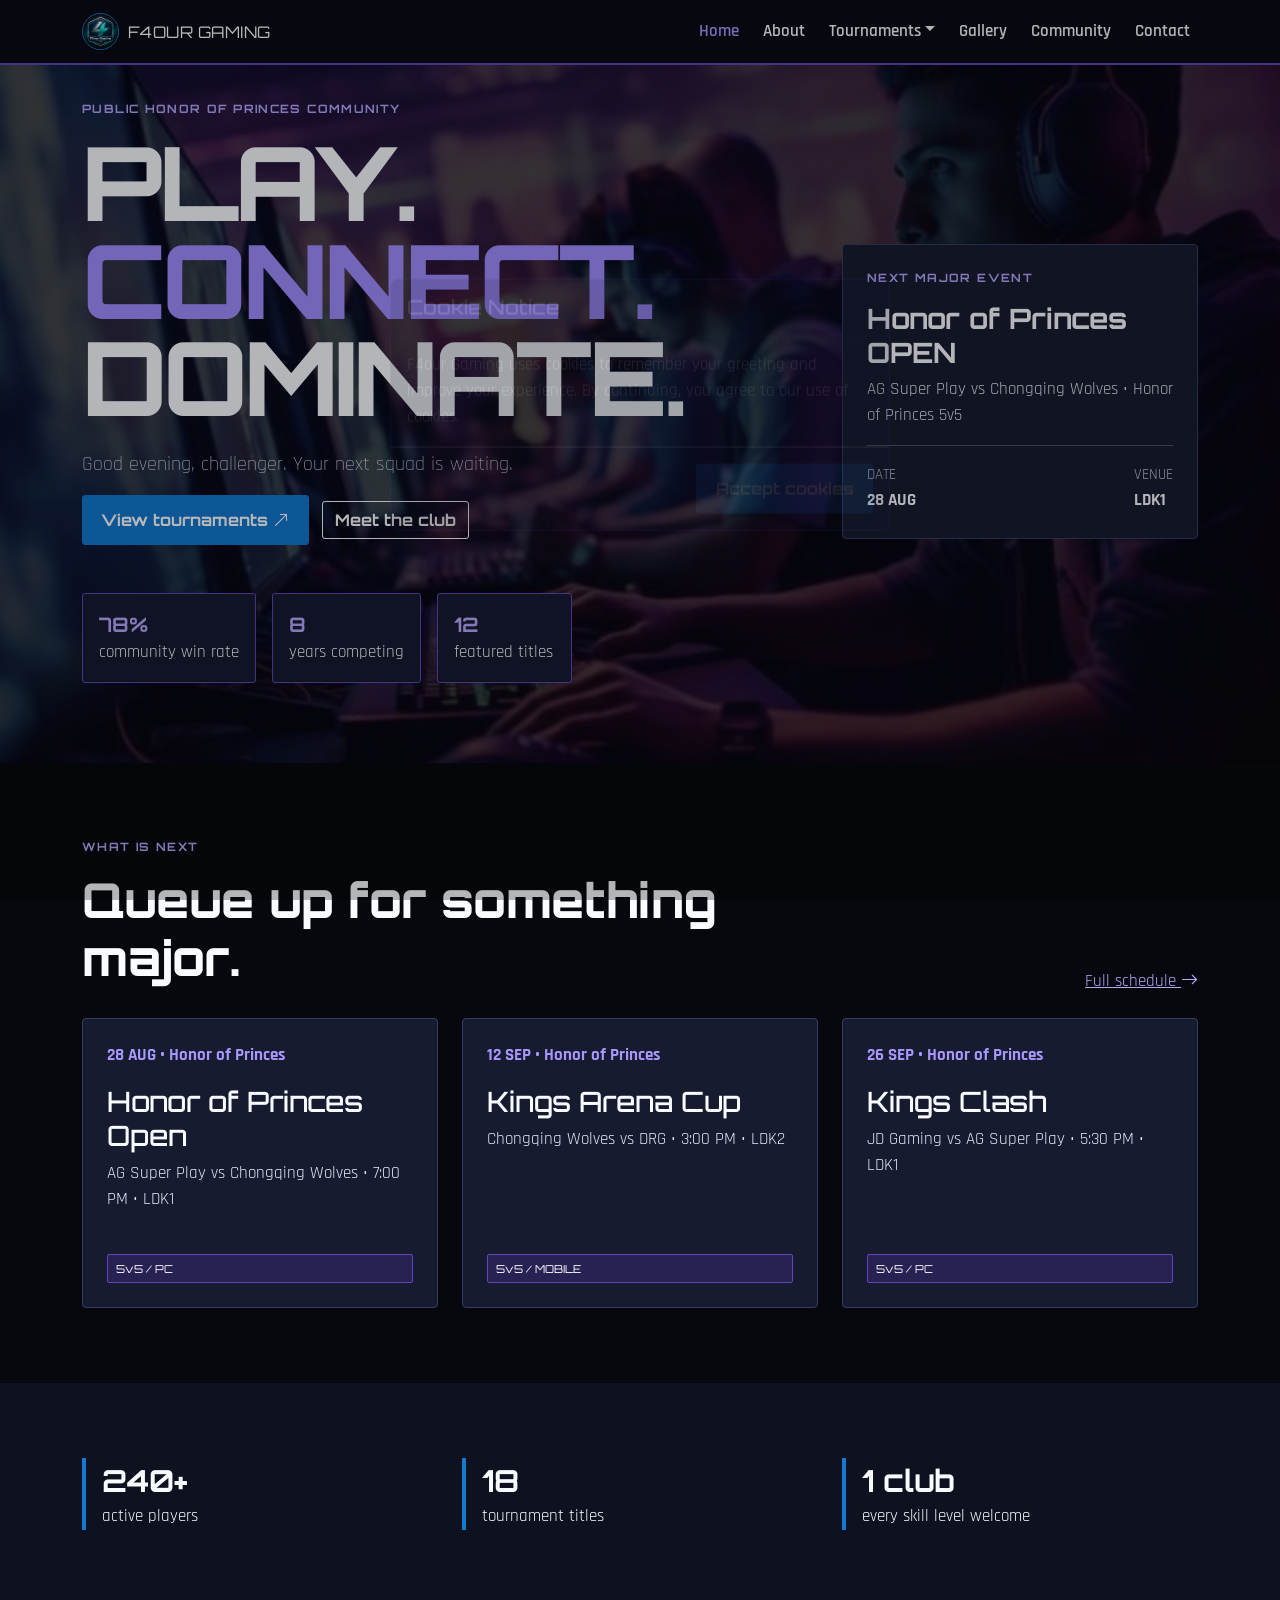
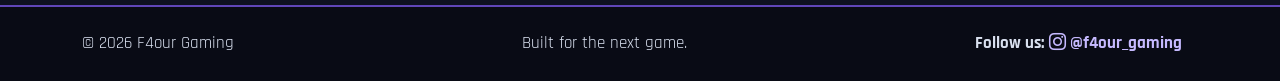
==== commit 632e4413: "Publish latest F4our Gaming website" ====
--- a/index.html
+++ b/index.html
@@ -1,271 +1,12 @@
-<!doctype html>
-<html lang="en">
-  <head>
-    <meta charset="utf-8">
-    <meta name="viewport" content="width=device-width,initial-scale=1">
-    <title>
-      F4OUR GAMING | Gaming Community
-    </title>
-    <link href="https://fonts.googleapis.com/css2?family=Space+Grotesk:wght@400;500;600;700;800&display=swap" rel="stylesheet">
-    <link href="https://cdn.jsdelivr.net/npm/bootstrap@5.3.3/dist/css/bootstrap.min.css" rel="stylesheet">
-    <link href="https://cdn.jsdelivr.net/npm/bootstrap-icons@1.11.3/font/bootstrap-icons.min.css" rel="stylesheet">
-    <link href="assets/css/style.css" rel="stylesheet">
-  </head>
+<!doctype html>
+<!-- Keeps the public GitHub Pages root link working after Home was renamed to main.html. -->
+<html lang="en">
+  <head>
+    <meta charset="utf-8">
+    <meta http-equiv="refresh" content="0; url=main.html">
+    <title>F4our Gaming</title>
+  </head>
   <body>
-    <!-- Shared navigation links to all eight website pages. -->
-    <nav class="navbar navbar-expand-lg navbar-dark fixed-top">
-      <div class="container">
-        <a class="navbar-brand" href="index.html">
-          <span class="brand-mark">
-            //
-          </span>
-          F4OUR GAMING
-        </a>
-        <button class="navbar-toggler" data-bs-toggle="collapse" data-bs-target="#nav">
-          <span class="navbar-toggler-icon">
-          </span>
-        </button>
-        <div class="collapse navbar-collapse" id="nav">
-          <ul class="navbar-nav ms-auto gap-lg-2">
-            <li class="nav-item">
-              <a class="nav-link" href="index.html">
-                Home
-              </a>
-            </li>
-            <li>
-              <a class="nav-link" href="about.html">
-                About
-              </a>
-            </li>
-            <li>
-              <a class="nav-link" href="tournaments.html">
-                Tournaments
-              </a>
-            </li>
-            <li>
-              <a class="nav-link" href="gallery.html">
-                Gallery
-              </a>
-            </li>
-            <li>
-              <a class="nav-link" href="community.html">
-                Community
-              </a>
-            </li>
-            <li>
-              <a class="nav-link" href="contact.html">
-                Contact
-              </a>
-            </li>
-          </ul>
-        </div>
-      </div>
-    </nav>
-    <header class="hero">
-      <!-- Home hero banner and call-to-action buttons. -->
-      <div class="container">
-        <div class="row align-items-center">
-          <div class="col-lg-8">
-            <p class="eyebrow">
-              Public Honor of Princes community
-            </p>
-            <h1 class="display-title">
-              PLAY.
-              <br>
-              <span class="gradient-text">
-                CONNECT.
-              </span>
-              <br>
-              DOMINATE.
-            </h1>
-            <p id="visitorGreeting" class="lead text-light-emphasis col-lg-8 mt-4">
-              Welcome, challenger. Your next squad is waiting.
-            </p>
-            <a class="btn btn-neon me-2" href="tournaments.html">
-              View tournaments
-              <i class="bi bi-arrow-up-right">
-              </i>
-            </a>
-            <a class="btn btn-outline-light" href="about.html">
-              Meet the club
-            </a>
-            <!-- Public-facing Honor of Princes community statistics. -->
-            <div class="d-flex flex-wrap gap-3 mt-5">
-              <div class="hero-stat"><strong>78%</strong><span>community win rate</span></div>
-              <div class="hero-stat"><strong>8</strong><span>years competing</span></div>
-              <div class="hero-stat"><strong>12</strong><span>featured titles</span></div>
-            </div>
-          </div>
-          <div class="col-lg-4 mt-5 mt-lg-0">
-            <div class="panel p-4">
-              <p class="eyebrow mb-3">
-                Next major event
-              </p>
-              <h2 class="h3 fw-bold">
-                Honor of Princes OPEN
-              </h2>
-              <p class="text-light-emphasis">
-                AG Super Play vs Chongqing Wolves • Honor of Princes 5v5
-              </p>
-              <hr>
-              <div class="d-flex justify-content-between">
-                <div>
-                  <small class="text-secondary">
-                    DATE
-                  </small>
-                  <strong class="d-block">
-                    28 AUG
-                  </strong>
-                </div>
-                <div>
-                  <small class="text-secondary">
-                    VENUE
-                  </small>
-                  <strong class="d-block">
-                    LDK1
-                  </strong>
-                </div>
-              </div>
-            </div>
-          </div>
-        </div>
-      </div>
-    </header>
-    <main>
-      <!-- Upcoming events and club statistics. -->
-      <section class="section">
-        <div class="container">
-          <div class="row align-items-end mb-4">
-            <div class="col-md-7">
-              <p class="eyebrow">
-                What is next
-              </p>
-              <h2 class="section-title">
-                Queue up for something major.
-              </h2>
-            </div>
-            <div class="col-md-5 text-md-end">
-              <a class="text-info" href="tournaments.html">
-                Full schedule
-                <i class="bi bi-arrow-right">
-                </i>
-              </a>
-            </div>
-          </div>
-          <div class="row g-4">
-            <div class="col-md-4">
-              <!-- event-card keeps every event detail and 5v5 label aligned. -->
-              <article class="card event-card h-100 p-4">
-                <span class="event-date">
-                  28 AUG • Honor of Princes
-                </span>
-                <h3 class="mt-3">
-                  Honor of Princes Open
-                </h3>
-                <p class="text-light-emphasis">
-                  AG Super Play vs Chongqing Wolves • 7:00 PM • LDK1
-                </p>
-                <span class="tag">
-                  5v5 / PC
-                </span>
-              </article>
-            </div>
-            <div class="col-md-4">
-              <article class="card event-card h-100 p-4">
-                <span class="event-date">
-                  12 SEP • Honor of Princes
-                </span>
-                <h3 class="mt-3">
-                  Kings Arena Cup
-                </h3>
-                <p class="text-light-emphasis">
-                  Chongqing Wolves vs DRG • 3:00 PM • LDK2
-                </p>
-                <span class="tag">
-                  5v5 / MOBILE
-                </span>
-              </article>
-            </div>
-            <div class="col-md-4">
-              <article class="card event-card h-100 p-4">
-                <span class="event-date">
-                  26 SEP • Honor of Princes
-                </span>
-                <h3 class="mt-3">
-                  Kings Clash
-                </h3>
-                <p class="text-light-emphasis">
-                  JD Gaming vs AG Super Play • 5:30 PM • LDK1
-                </p>
-                <span class="tag">
-                  5v5 / PC
-                </span>
-              </article>
-            </div>
-          </div>
-        </div>
-      </section>
-      <section class="section section-dark">
-        <div class="container">
-          <div class="row g-4">
-            <div class="col-md-4">
-              <div class="stat">
-                <strong>
-                  240+
-                </strong>
-                <span>
-                  active players
-                </span>
-              </div>
-            </div>
-            <div class="col-md-4">
-              <div class="stat">
-                <strong>
-                  18
-                </strong>
-                <span>
-                  tournament titles
-                </span>
-              </div>
-            </div>
-            <div class="col-md-4">
-              <div class="stat">
-                <strong>
-                  1 club
-                </strong>
-                <span>
-                  every skill level welcome
-                </span>
-              </div>
-            </div>
-          </div>
-        </div>
-      </section>
-    </main>
-    <footer class="footer py-4">
-      <div class="container d-flex flex-wrap justify-content-between gap-2">
-        <span>
-          ©
-          <span id="year">
-          </span>
-          F4our Gaming
-        </span>
-        <span>
-          Built for the next game.
-        </span>
-      </div>
-    </footer>
-    <div class="toast-container position-fixed bottom-0 end-0 p-3">
-      <div id="siteToast" class="toast">
-        <div class="toast-body">
-        </div>
-      </div>
-    </div>
-    <!-- Cookie feature: asks for a name once and welcomes returning visitors. -->
-    <script src="https://code.jquery.com/jquery-3.7.1.min.js"></script><script src="https://cdn.jsdelivr.net/npm/bootstrap@5.3.3/dist/js/bootstrap.bundle.min.js"></script><script src="assets/js/main.js"></script><script>$(function(){const last=getCookie('neonNexusVisitor');const hour=new Date().getHours();const time=hour<12?'morning':hour<18?'afternoon':'evening';$('#visitorGreeting').text(last?`Welcome back, ${decodeURIComponent(last)}. Ready for another win?`:`Good ${time}, challenger. Your next squad is waiting.`);if(!last){setTimeout(()=>{const name=prompt('Welcome to F4our Gaming! What should we call you?');if(name&&name.trim()){setCookie('neonNexusVisitor',name.trim(),60);$('#visitorGreeting').text(`Welcome, ${name.trim()}. Ready to play?`);}},700);}});</script>
-  </body>
-</html>
-
-
-
-
+    <p>Opening <a href="main.html">F4our Gaming</a>…</p>
+  </body>
+</html>
